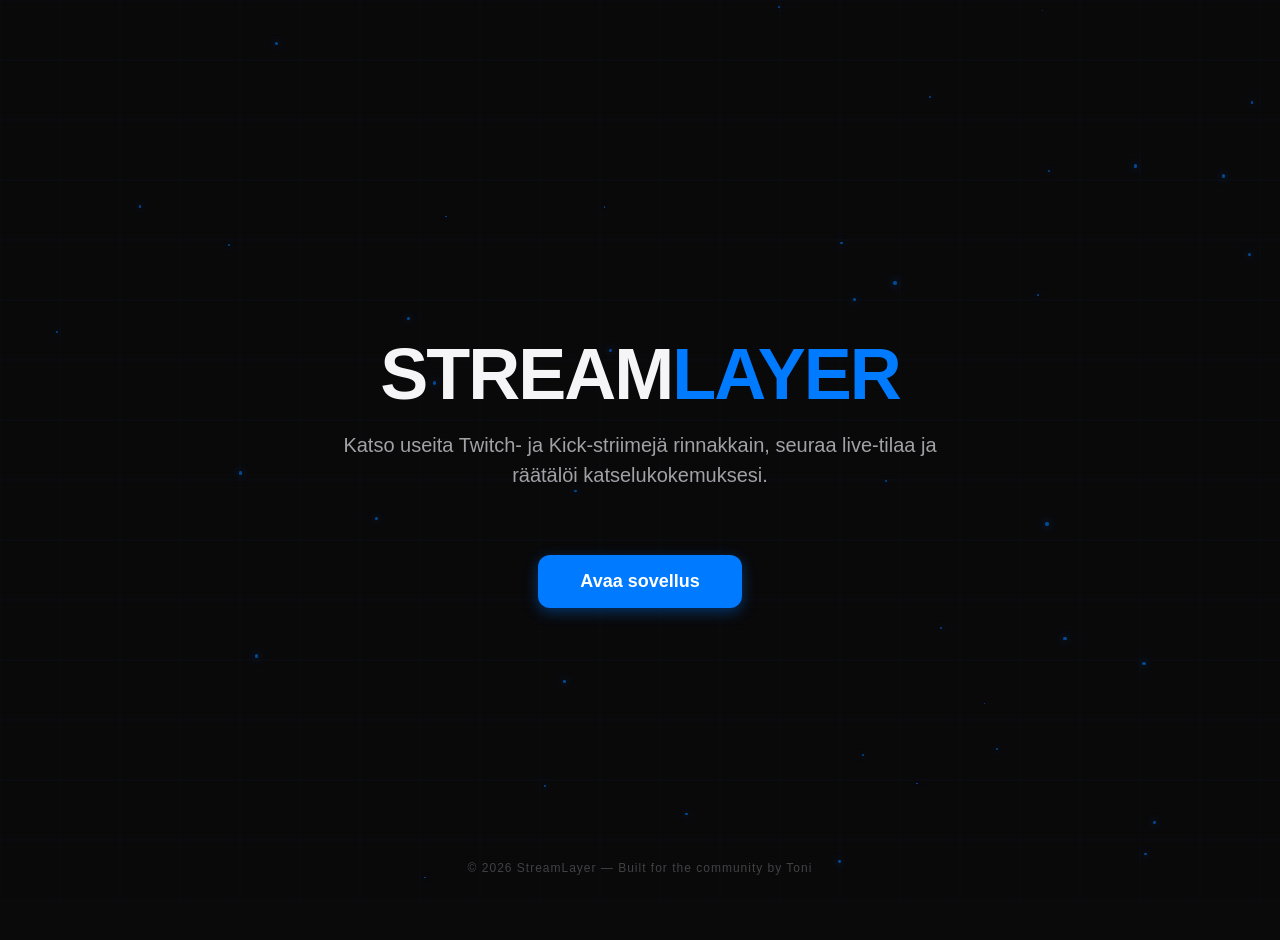
==== index.html @ 880bb298 "Remove old comments and update HTML structure" ====
<!--
===========================================================
 STREAMLAYER — Advanced Multistream Dashboard
===========================================================
 Tekijä:      Toni
 Sijainti:    Oulu, Suomi
 Projekti:    StreamLayer (HTML5 + CSS3 + JS)

 Kuvaus:
   Kevyt, moderni ja täysin responsiivinen hallintapaneeli 
   Twitch- ja Kick-striimien seuraamiseen. Tukee useita 
   yhtäaikaisia striimejä, suosikkilistoja, automaattista 
   LIVE-seurantaa ja kustomoitavaa grid-asettelua.

 GitHub Repo:
   https://github.com/ipappa74/streamlayer

 GitHub Pages:
   https://ipappa74.github.io/streamlayer/

 Kontaktit:
   Email:     toni.spams@gmail.com
   GitHub:    https://github.com/ipappa74
   Kick:      https://kick.com/ipappa
   
 Ominaisuudet:
   • StreamLayer Blue UI (Neon & Glassmorphism)
   • Monialustatuki: Kick & Twitch integraatiot
   • Täysi mobiilioptimointi (stacked view + mobile menu)
   • Suosikit automaattisella live-statuksella
   • Reaaliaikaiset katsojamäärät (DecAPI & Kick API)
   • Vedettävät ikkunat (Drag & Drop)
   • Mute-tilan ja asetusten tallennus (localStorage)
   • Integroitu chat-hallinta ja auto-open-toiminto

 Lisenssi:
   MIT License
===========================================================
-->

<!DOCTYPE html>
<html lang="fi">
<head>
<meta charset="UTF-8">
<title>StreamLayer — Multistream</title>
<meta name="viewport" content="width=device-width, initial-scale=1.0">

<!-- Faviconit -->
<link rel="apple-touch-icon" sizes="180x180" href="/streamlayer/img/apple-touch-icon.png">
<link rel="icon" type="image/png" sizes="32x32" href="/streamlayer/img/favicon-32x32.png">
<link rel="icon" type="image/png" sizes="16x16" href="/streamlayer/img/favicon-16x16.png">
<link rel="manifest" href="/streamlayer/img/site.webmanifest">

<style>
/* GLOBAL */
body {
  margin: 0;
  padding: 0;
  background: #0a0a0b;
  font-family: -apple-system, BlinkMacSystemFont, "Segoe UI", Roboto, sans-serif;
  color: #f5f5f7;
  overflow: hidden;
  height: 100vh;
}

/* Neon glow animation - StreamLayer Blue */
@keyframes neonPulse {
  0%   { text-shadow: 0 0 4px #007aff55, 0 0 8px #007aff33; }
  50%  { text-shadow: 0 0 10px #007aff99, 0 0 18px #007aff55; }
  100% { text-shadow: 0 0 4px #007aff55, 0 0 8px #007aff33; }
}

/* ANIMATED NEON GRID + PARTICLES */
.bg-container {
  position: fixed;
  inset: 0;
  overflow: hidden;
  z-index: -1;
}

.neon-grid {
  position: absolute;
  inset: 0;
  z-index: -2;
  /* Ruudukon väri muutettu siniseksi */
  background-image: url("data:image/svg+xml;utf8,\
    <svg xmlns='http://www.w3.org/2000/svg' width='60' height='60' viewBox='0 0 60 60'>\
      <rect width='60' height='60' fill='none' stroke='rgba(0,122,255,0.15)' stroke-width='1'/>\
    </svg>");
  background-size: 60px 60px;
  animation: gridScroll 18s linear infinite;
  opacity: 0.3;
  filter: drop-shadow(0 0 4px #007aff33);
}

@keyframes gridScroll {
  0%   { background-position: 0 0; }
  100% { background-position: 60px 60px; }
}

.particles {
  position: absolute;
  inset: 0;
  pointer-events: none;
}

.particle {
  position: absolute;
  width: 3px;
  height: 3px;
  background: #007aff;
  border-radius: 50%;
  opacity: 0.6;
  filter: drop-shadow(0 0 4px #007aff);
  animation: particleMove linear infinite;
}

@keyframes particleMove {
  0% { transform: translateY(0) translateX(0); opacity: 0.7; }
  100% { transform: translateY(-120vh) translateX(20px); opacity: 0; }
}

/* CRT scanline effect */
.crt-scanlines {
  position: absolute;
  inset: 0;
  z-index: 1;
  pointer-events: none;
  background: repeating-linear-gradient(
    to bottom,
    rgba(0, 0, 0, 0.2) 0px,
    rgba(0, 0, 0, 0.2) 1px,
    transparent 1px,
    transparent 2px
  );
  opacity: 0.5;
}

/* HERO SECTION */
.hero {
  height: 100vh;
  display: flex;
  flex-direction: column;
  align-items: center;
  justify-content: center;
  text-align: center;
  padding: 20px;
  position: relative;
  z-index: 2;
}

.title {
  font-size: 72px;
  font-weight: 800;
  color: #f5f5f7;
  text-transform: uppercase;
  letter-spacing: -2px;
  margin: 0;
  animation: neonPulse 3s ease-in-out infinite;
}

.title span {
  color: #007aff;
}

.subtitle {
  margin-top: 15px;
  font-size: 20px;
  color: #a1a1a6;
  max-width: 650px;
  line-height: 1.5;
}

/* BUTTON */
.launch-btn {
  margin-top: 45px;
  padding: 16px 42px;
  font-size: 18px;
  font-weight: 700;
  color: #ffffff;
  background: #007aff;
  border: none;
  border-radius: 12px;
  cursor: pointer;
  transition: all .3s cubic-bezier(0.4, 0, 0.2, 1);
  box-shadow: 0 4px 14px 0 rgba(0,118,255,0.39);
}

.launch-btn:hover {
  background: #005ecb;
  box-shadow: 0 6px 20px rgba(0,118,255,0.5);
  transform: translateY(-3px);
}

/* FOOTER */
.footer {
  position: absolute;
  bottom: 25px;
  width: 100%;
  text-align: center;
  color: #424245;
  font-size: 12px;
  letter-spacing: 1px;
}

/* Mobiili-skaalaus */
@media (max-width: 768px) {
  .title { font-size: 42px; letter-spacing: -1px; }
  .subtitle { font-size: 16px; max-width: 90%; }
  .launch-btn { width: 80%; padding: 18px; }
}
</style>
</head>

<body>
<div class="bg-container">
  <div class="neon-grid"></div>
  <div class="particles" id="particles"></div>
  <div class="crt-scanlines"></div>
</div>

<div class="hero">
  <h1 class="title">Stream<span>Layer</span></h1>
  <p class="subtitle">
    Katso useita Twitch- ja Kick-striimejä rinnakkain, seuraa live-tilaa ja räätälöi katselukokemuksesi.
  </p>

  <!-- Vaihda 'app.html' sovelluksesi tiedostonimeen -->
  <button class="launch-btn" onclick="location.href='streamlayer.html'">
    Avaa sovellus
  </button>
</div>

<div class="footer">
  © 2026 StreamLayer — Built for the community by Toni
</div>

<script>
/* Generate neon particles */
const container = document.getElementById("particles");

for (let i = 0; i < 45; i++) {
  const p = document.createElement("div");
  p.className = "particle";

  const size = Math.random() * 2 + 1.5;
  p.style.width = size + "px";
  p.style.height = size + "px";

  p.style.left = Math.random() * 100 + "vw";
  p.style.top = Math.random() * 100 + "vh";

  const duration = Math.random() * 15 + 10;
  p.style.animationDuration = duration + "s";

  const delay = Math.random() * -duration;
  p.style.animationDelay = delay + "s";

  container.appendChild(p);
}
</script>

</body>
</html>
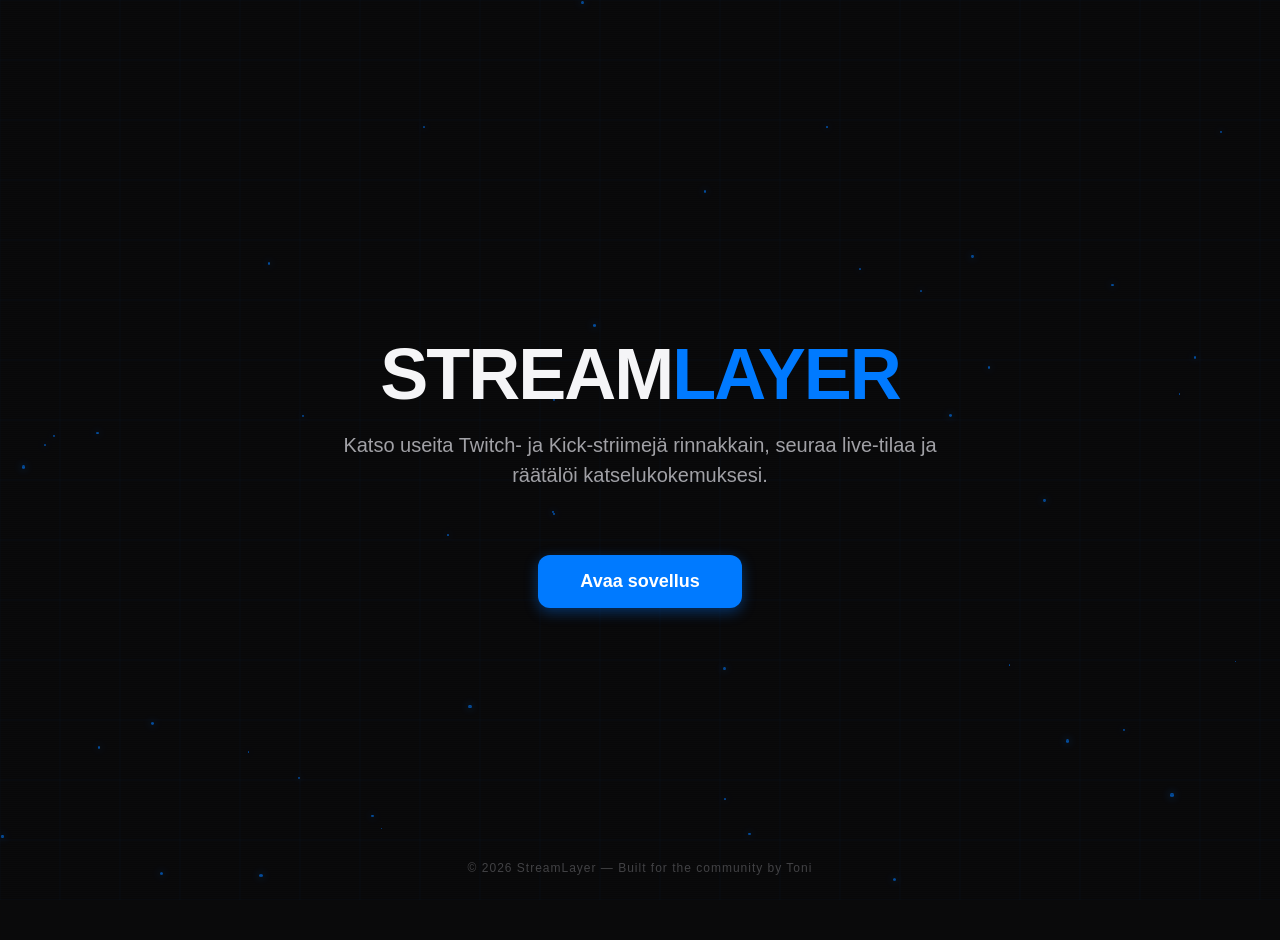
==== commit f6fe9a9c: "Update index.html" ====
--- a/index.html
+++ b/index.html
@@ -34,7 +34,7 @@
    • Integroitu chat-hallinta ja auto-open-toiminto
 
  Lisenssi:
-   MIT License
+   CC BY-NC-SA 4.0 License
 ===========================================================
 -->
 
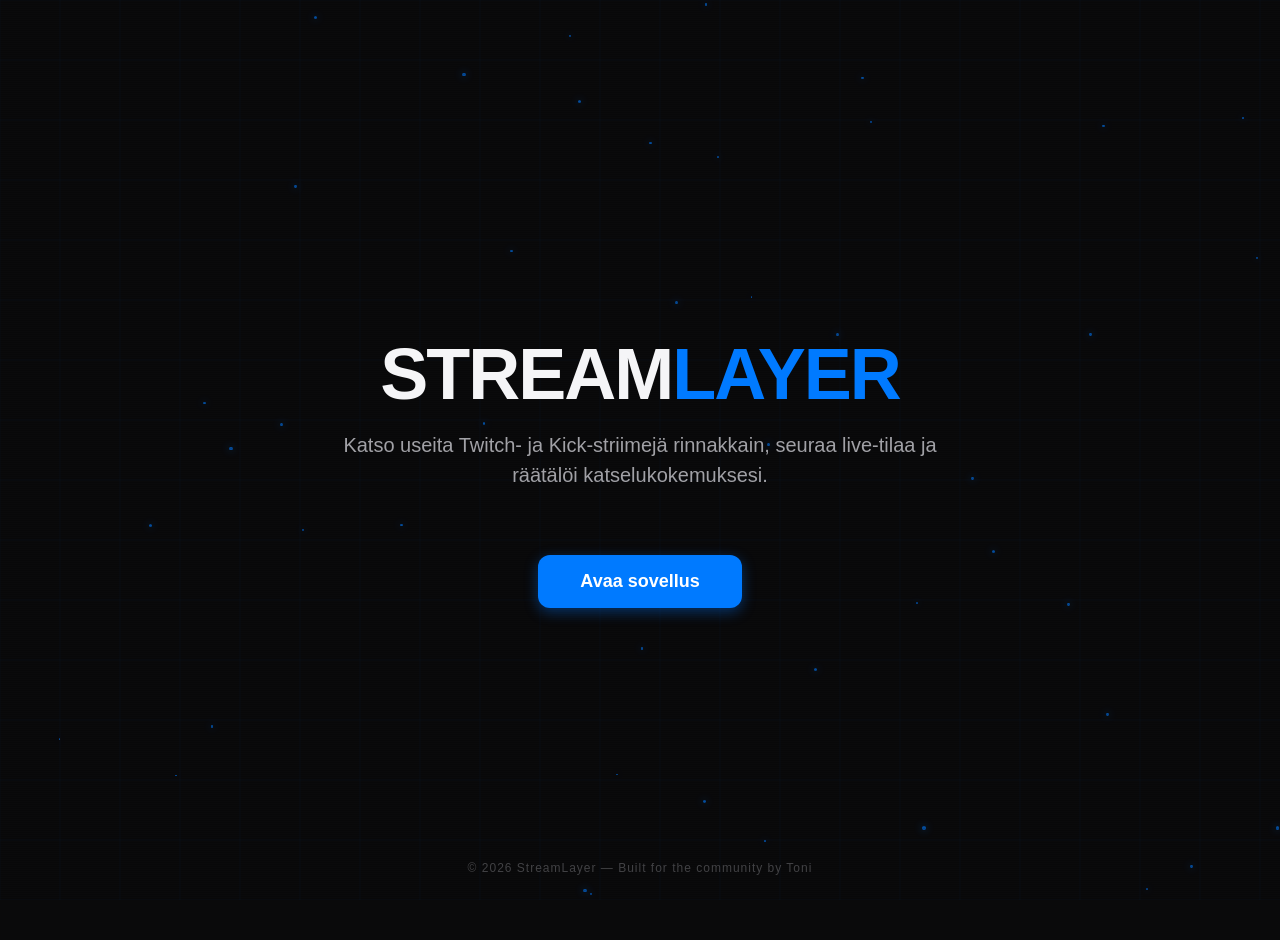
==== commit 22fd9803: "Palautetaan git-yhteys" ====
--- a/index.html
+++ b/index.html
@@ -1,264 +1,264 @@
-<!--
-===========================================================
- STREAMLAYER — Advanced Multistream Dashboard
-===========================================================
- Tekijä:      Toni
- Sijainti:    Oulu, Suomi
- Projekti:    StreamLayer (HTML5 + CSS3 + JS)
-
- Kuvaus:
-   Kevyt, moderni ja täysin responsiivinen hallintapaneeli 
-   Twitch- ja Kick-striimien seuraamiseen. Tukee useita 
-   yhtäaikaisia striimejä, suosikkilistoja, automaattista 
-   LIVE-seurantaa ja kustomoitavaa grid-asettelua.
-
- GitHub Repo:
-   https://github.com/ipappa74/streamlayer
-
- GitHub Pages:
-   https://ipappa74.github.io/streamlayer/
-
- Kontaktit:
-   Email:     toni.spams@gmail.com
-   GitHub:    https://github.com/ipappa74
-   Kick:      https://kick.com/ipappa
-   
- Ominaisuudet:
-   • StreamLayer Blue UI (Neon & Glassmorphism)
-   • Monialustatuki: Kick & Twitch integraatiot
-   • Täysi mobiilioptimointi (stacked view + mobile menu)
-   • Suosikit automaattisella live-statuksella
-   • Reaaliaikaiset katsojamäärät (DecAPI & Kick API)
-   • Vedettävät ikkunat (Drag & Drop)
-   • Mute-tilan ja asetusten tallennus (localStorage)
-   • Integroitu chat-hallinta ja auto-open-toiminto
-
- Lisenssi:
-   CC BY-NC-SA 4.0 License
-===========================================================
--->
-
-<!DOCTYPE html>
-<html lang="fi">
-<head>
-<meta charset="UTF-8">
-<title>StreamLayer — Multistream</title>
-<meta name="viewport" content="width=device-width, initial-scale=1.0">
-
-<!-- Faviconit -->
-<link rel="apple-touch-icon" sizes="180x180" href="/streamlayer/img/apple-touch-icon.png">
-<link rel="icon" type="image/png" sizes="32x32" href="/streamlayer/img/favicon-32x32.png">
-<link rel="icon" type="image/png" sizes="16x16" href="/streamlayer/img/favicon-16x16.png">
-<link rel="manifest" href="/streamlayer/img/site.webmanifest">
-
-<style>
-/* GLOBAL */
-body {
-  margin: 0;
-  padding: 0;
-  background: #0a0a0b;
-  font-family: -apple-system, BlinkMacSystemFont, "Segoe UI", Roboto, sans-serif;
-  color: #f5f5f7;
-  overflow: hidden;
-  height: 100vh;
-}
-
-/* Neon glow animation - StreamLayer Blue */
-@keyframes neonPulse {
-  0%   { text-shadow: 0 0 4px #007aff55, 0 0 8px #007aff33; }
-  50%  { text-shadow: 0 0 10px #007aff99, 0 0 18px #007aff55; }
-  100% { text-shadow: 0 0 4px #007aff55, 0 0 8px #007aff33; }
-}
-
-/* ANIMATED NEON GRID + PARTICLES */
-.bg-container {
-  position: fixed;
-  inset: 0;
-  overflow: hidden;
-  z-index: -1;
-}
-
-.neon-grid {
-  position: absolute;
-  inset: 0;
-  z-index: -2;
-  /* Ruudukon väri muutettu siniseksi */
-  background-image: url("data:image/svg+xml;utf8,\
-    <svg xmlns='http://www.w3.org/2000/svg' width='60' height='60' viewBox='0 0 60 60'>\
-      <rect width='60' height='60' fill='none' stroke='rgba(0,122,255,0.15)' stroke-width='1'/>\
-    </svg>");
-  background-size: 60px 60px;
-  animation: gridScroll 18s linear infinite;
-  opacity: 0.3;
-  filter: drop-shadow(0 0 4px #007aff33);
-}
-
-@keyframes gridScroll {
-  0%   { background-position: 0 0; }
-  100% { background-position: 60px 60px; }
-}
-
-.particles {
-  position: absolute;
-  inset: 0;
-  pointer-events: none;
-}
-
-.particle {
-  position: absolute;
-  width: 3px;
-  height: 3px;
-  background: #007aff;
-  border-radius: 50%;
-  opacity: 0.6;
-  filter: drop-shadow(0 0 4px #007aff);
-  animation: particleMove linear infinite;
-}
-
-@keyframes particleMove {
-  0% { transform: translateY(0) translateX(0); opacity: 0.7; }
-  100% { transform: translateY(-120vh) translateX(20px); opacity: 0; }
-}
-
-/* CRT scanline effect */
-.crt-scanlines {
-  position: absolute;
-  inset: 0;
-  z-index: 1;
-  pointer-events: none;
-  background: repeating-linear-gradient(
-    to bottom,
-    rgba(0, 0, 0, 0.2) 0px,
-    rgba(0, 0, 0, 0.2) 1px,
-    transparent 1px,
-    transparent 2px
-  );
-  opacity: 0.5;
-}
-
-/* HERO SECTION */
-.hero {
-  height: 100vh;
-  display: flex;
-  flex-direction: column;
-  align-items: center;
-  justify-content: center;
-  text-align: center;
-  padding: 20px;
-  position: relative;
-  z-index: 2;
-}
-
-.title {
-  font-size: 72px;
-  font-weight: 800;
-  color: #f5f5f7;
-  text-transform: uppercase;
-  letter-spacing: -2px;
-  margin: 0;
-  animation: neonPulse 3s ease-in-out infinite;
-}
-
-.title span {
-  color: #007aff;
-}
-
-.subtitle {
-  margin-top: 15px;
-  font-size: 20px;
-  color: #a1a1a6;
-  max-width: 650px;
-  line-height: 1.5;
-}
-
-/* BUTTON */
-.launch-btn {
-  margin-top: 45px;
-  padding: 16px 42px;
-  font-size: 18px;
-  font-weight: 700;
-  color: #ffffff;
-  background: #007aff;
-  border: none;
-  border-radius: 12px;
-  cursor: pointer;
-  transition: all .3s cubic-bezier(0.4, 0, 0.2, 1);
-  box-shadow: 0 4px 14px 0 rgba(0,118,255,0.39);
-}
-
-.launch-btn:hover {
-  background: #005ecb;
-  box-shadow: 0 6px 20px rgba(0,118,255,0.5);
-  transform: translateY(-3px);
-}
-
-/* FOOTER */
-.footer {
-  position: absolute;
-  bottom: 25px;
-  width: 100%;
-  text-align: center;
-  color: #424245;
-  font-size: 12px;
-  letter-spacing: 1px;
-}
-
-/* Mobiili-skaalaus */
-@media (max-width: 768px) {
-  .title { font-size: 42px; letter-spacing: -1px; }
-  .subtitle { font-size: 16px; max-width: 90%; }
-  .launch-btn { width: 80%; padding: 18px; }
-}
-</style>
-</head>
-
-<body>
-<div class="bg-container">
-  <div class="neon-grid"></div>
-  <div class="particles" id="particles"></div>
-  <div class="crt-scanlines"></div>
-</div>
-
-<div class="hero">
-  <h1 class="title">Stream<span>Layer</span></h1>
-  <p class="subtitle">
-    Katso useita Twitch- ja Kick-striimejä rinnakkain, seuraa live-tilaa ja räätälöi katselukokemuksesi.
-  </p>
-
-  <!-- Vaihda 'app.html' sovelluksesi tiedostonimeen -->
-  <button class="launch-btn" onclick="location.href='streamlayer.html'">
-    Avaa sovellus
-  </button>
-</div>
-
-<div class="footer">
-  © 2026 StreamLayer — Built for the community by Toni
-</div>
-
-<script>
-/* Generate neon particles */
-const container = document.getElementById("particles");
-
-for (let i = 0; i < 45; i++) {
-  const p = document.createElement("div");
-  p.className = "particle";
-
-  const size = Math.random() * 2 + 1.5;
-  p.style.width = size + "px";
-  p.style.height = size + "px";
-
-  p.style.left = Math.random() * 100 + "vw";
-  p.style.top = Math.random() * 100 + "vh";
-
-  const duration = Math.random() * 15 + 10;
-  p.style.animationDuration = duration + "s";
-
-  const delay = Math.random() * -duration;
-  p.style.animationDelay = delay + "s";
-
-  container.appendChild(p);
-}
-</script>
-
-</body>
-</html>
+<!--
+===========================================================
+ STREAMLAYER — Advanced Multistream Dashboard
+===========================================================
+ Tekijä:      Toni
+ Sijainti:    Oulu, Suomi
+ Projekti:    StreamLayer (HTML5 + CSS3 + JS)
+
+ Kuvaus:
+   Kevyt, moderni ja täysin responsiivinen hallintapaneeli 
+   Twitch- ja Kick-striimien seuraamiseen. Tukee useita 
+   yhtäaikaisia striimejä, suosikkilistoja, automaattista 
+   LIVE-seurantaa ja kustomoitavaa grid-asettelua.
+
+ GitHub Repo:
+   https://github.com/ipappa74/streamlayer
+
+ GitHub Pages:
+   https://ipappa74.github.io/streamlayer/
+
+ Kontaktit:
+   Email:     toni.spams@gmail.com
+   GitHub:    https://github.com/ipappa74
+   Kick:      https://kick.com/ipappa
+   
+ Ominaisuudet:
+   • StreamLayer Blue UI (Neon & Glassmorphism)
+   • Monialustatuki: Kick & Twitch integraatiot
+   • Täysi mobiilioptimointi (stacked view + mobile menu)
+   • Suosikit automaattisella live-statuksella
+   • Reaaliaikaiset katsojamäärät (DecAPI & Kick API)
+   • Vedettävät ikkunat (Drag & Drop)
+   • Mute-tilan ja asetusten tallennus (localStorage)
+   • Integroitu chat-hallinta ja auto-open-toiminto
+
+ Lisenssi:
+   CC BY-NC-SA 4.0 License
+===========================================================
+-->
+
+<!DOCTYPE html>
+<html lang="fi">
+<head>
+<meta charset="UTF-8">
+<title>StreamLayer — Multistream</title>
+<meta name="viewport" content="width=device-width, initial-scale=1.0">
+
+<!-- Faviconit -->
+<link rel="apple-touch-icon" sizes="180x180" href="/streamlayer/img/apple-touch-icon.png">
+<link rel="icon" type="image/png" sizes="32x32" href="/streamlayer/img/favicon-32x32.png">
+<link rel="icon" type="image/png" sizes="16x16" href="/streamlayer/img/favicon-16x16.png">
+<link rel="manifest" href="/streamlayer/img/site.webmanifest">
+
+<style>
+/* GLOBAL */
+body {
+  margin: 0;
+  padding: 0;
+  background: #0a0a0b;
+  font-family: -apple-system, BlinkMacSystemFont, "Segoe UI", Roboto, sans-serif;
+  color: #f5f5f7;
+  overflow: hidden;
+  height: 100vh;
+}
+
+/* Neon glow animation - StreamLayer Blue */
+@keyframes neonPulse {
+  0%   { text-shadow: 0 0 4px #007aff55, 0 0 8px #007aff33; }
+  50%  { text-shadow: 0 0 10px #007aff99, 0 0 18px #007aff55; }
+  100% { text-shadow: 0 0 4px #007aff55, 0 0 8px #007aff33; }
+}
+
+/* ANIMATED NEON GRID + PARTICLES */
+.bg-container {
+  position: fixed;
+  inset: 0;
+  overflow: hidden;
+  z-index: -1;
+}
+
+.neon-grid {
+  position: absolute;
+  inset: 0;
+  z-index: -2;
+  /* Ruudukon väri muutettu siniseksi */
+  background-image: url("data:image/svg+xml;utf8,\
+    <svg xmlns='http://www.w3.org/2000/svg' width='60' height='60' viewBox='0 0 60 60'>\
+      <rect width='60' height='60' fill='none' stroke='rgba(0,122,255,0.15)' stroke-width='1'/>\
+    </svg>");
+  background-size: 60px 60px;
+  animation: gridScroll 18s linear infinite;
+  opacity: 0.3;
+  filter: drop-shadow(0 0 4px #007aff33);
+}
+
+@keyframes gridScroll {
+  0%   { background-position: 0 0; }
+  100% { background-position: 60px 60px; }
+}
+
+.particles {
+  position: absolute;
+  inset: 0;
+  pointer-events: none;
+}
+
+.particle {
+  position: absolute;
+  width: 3px;
+  height: 3px;
+  background: #007aff;
+  border-radius: 50%;
+  opacity: 0.6;
+  filter: drop-shadow(0 0 4px #007aff);
+  animation: particleMove linear infinite;
+}
+
+@keyframes particleMove {
+  0% { transform: translateY(0) translateX(0); opacity: 0.7; }
+  100% { transform: translateY(-120vh) translateX(20px); opacity: 0; }
+}
+
+/* CRT scanline effect */
+.crt-scanlines {
+  position: absolute;
+  inset: 0;
+  z-index: 1;
+  pointer-events: none;
+  background: repeating-linear-gradient(
+    to bottom,
+    rgba(0, 0, 0, 0.2) 0px,
+    rgba(0, 0, 0, 0.2) 1px,
+    transparent 1px,
+    transparent 2px
+  );
+  opacity: 0.5;
+}
+
+/* HERO SECTION */
+.hero {
+  height: 100vh;
+  display: flex;
+  flex-direction: column;
+  align-items: center;
+  justify-content: center;
+  text-align: center;
+  padding: 20px;
+  position: relative;
+  z-index: 2;
+}
+
+.title {
+  font-size: 72px;
+  font-weight: 800;
+  color: #f5f5f7;
+  text-transform: uppercase;
+  letter-spacing: -2px;
+  margin: 0;
+  animation: neonPulse 3s ease-in-out infinite;
+}
+
+.title span {
+  color: #007aff;
+}
+
+.subtitle {
+  margin-top: 15px;
+  font-size: 20px;
+  color: #a1a1a6;
+  max-width: 650px;
+  line-height: 1.5;
+}
+
+/* BUTTON */
+.launch-btn {
+  margin-top: 45px;
+  padding: 16px 42px;
+  font-size: 18px;
+  font-weight: 700;
+  color: #ffffff;
+  background: #007aff;
+  border: none;
+  border-radius: 12px;
+  cursor: pointer;
+  transition: all .3s cubic-bezier(0.4, 0, 0.2, 1);
+  box-shadow: 0 4px 14px 0 rgba(0,118,255,0.39);
+}
+
+.launch-btn:hover {
+  background: #005ecb;
+  box-shadow: 0 6px 20px rgba(0,118,255,0.5);
+  transform: translateY(-3px);
+}
+
+/* FOOTER */
+.footer {
+  position: absolute;
+  bottom: 25px;
+  width: 100%;
+  text-align: center;
+  color: #424245;
+  font-size: 12px;
+  letter-spacing: 1px;
+}
+
+/* Mobiili-skaalaus */
+@media (max-width: 768px) {
+  .title { font-size: 42px; letter-spacing: -1px; }
+  .subtitle { font-size: 16px; max-width: 90%; }
+  .launch-btn { width: 80%; padding: 18px; }
+}
+</style>
+</head>
+
+<body>
+<div class="bg-container">
+  <div class="neon-grid"></div>
+  <div class="particles" id="particles"></div>
+  <div class="crt-scanlines"></div>
+</div>
+
+<div class="hero">
+  <h1 class="title">Stream<span>Layer</span></h1>
+  <p class="subtitle">
+    Katso useita Twitch- ja Kick-striimejä rinnakkain, seuraa live-tilaa ja räätälöi katselukokemuksesi.
+  </p>
+
+  <!-- Vaihda 'app.html' sovelluksesi tiedostonimeen -->
+  <button class="launch-btn" onclick="location.href='streamlayer.html'">
+    Avaa sovellus
+  </button>
+</div>
+
+<div class="footer">
+  © 2026 StreamLayer — Built for the community by Toni
+</div>
+
+<script>
+/* Generate neon particles */
+const container = document.getElementById("particles");
+
+for (let i = 0; i < 45; i++) {
+  const p = document.createElement("div");
+  p.className = "particle";
+
+  const size = Math.random() * 2 + 1.5;
+  p.style.width = size + "px";
+  p.style.height = size + "px";
+
+  p.style.left = Math.random() * 100 + "vw";
+  p.style.top = Math.random() * 100 + "vh";
+
+  const duration = Math.random() * 15 + 10;
+  p.style.animationDuration = duration + "s";
+
+  const delay = Math.random() * -duration;
+  p.style.animationDelay = delay + "s";
+
+  container.appendChild(p);
+}
+</script>
+
+</body>
+</html>
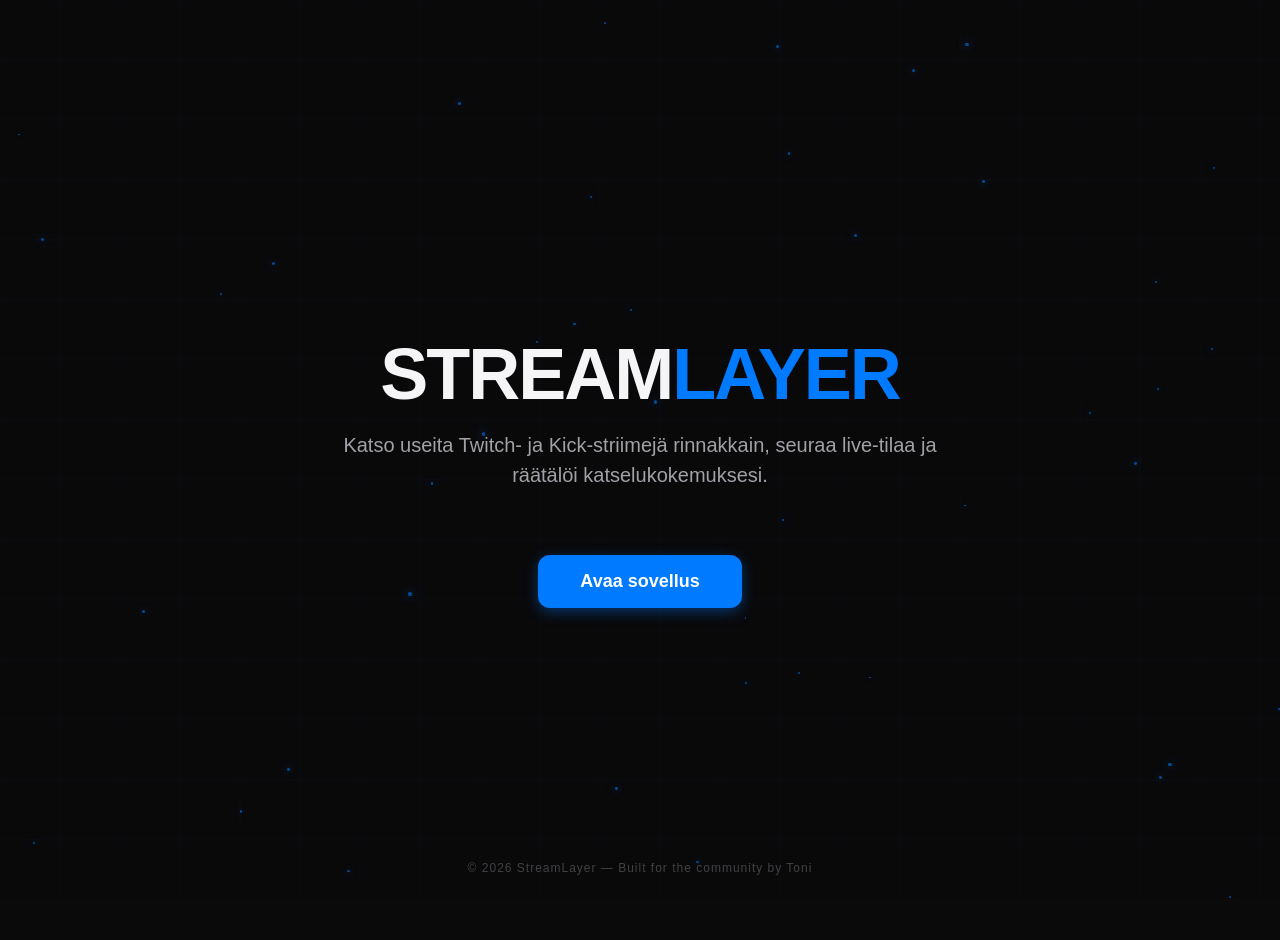
==== commit 8eee3a5f: "Bump v1.7.3, remove 'Multistream' and tweak styles Bump app version to 1.7.3 (README, script.js). Re" ====
--- a/index.html
+++ b/index.html
@@ -42,7 +42,7 @@
 <html lang="fi">
 <head>
 <meta charset="UTF-8">
-<title>StreamLayer — Multistream</title>
+<title>StreamLayer</title>
 <meta name="viewport" content="width=device-width, initial-scale=1.0">
 
 <!-- Faviconit -->
@@ -261,4 +261,4 @@
 </script>
 
 </body>
-</html>+</html>
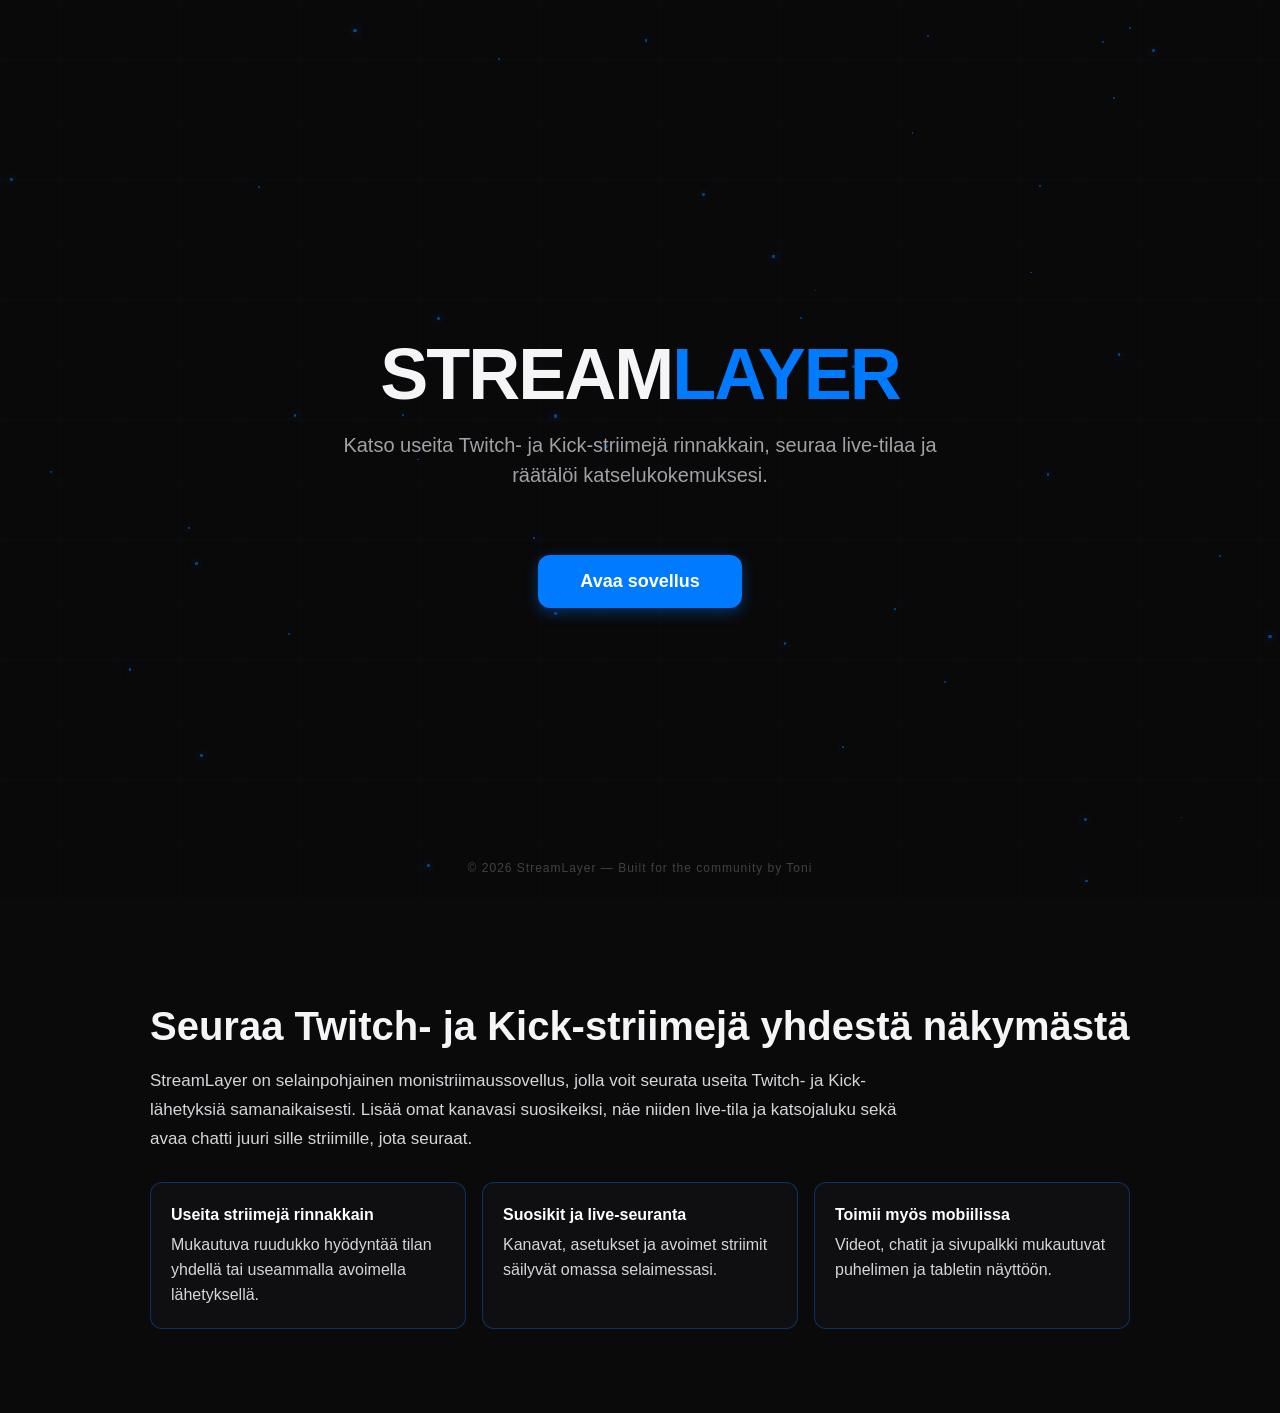
==== commit b76bd856: "seo updates etc" ====
--- a/index.html
+++ b/index.html
@@ -42,8 +42,21 @@
 <html lang="fi">
 <head>
 <meta charset="UTF-8">
-<title>StreamLayer</title>
+<title>StreamLayer | Twitch- ja Kick-striimien moninäkymä</title>
 <meta name="viewport" content="width=device-width, initial-scale=1.0">
+<meta name="description" content="StreamLayer on maksuton selainpohjainen monistriimaussovellus Twitch- ja Kick-lähetysten seuraamiseen rinnakkain. Tallenna suosikit, seuraa live-tilaa ja hallitse chatteja yhdestä näkymästä.">
+<meta name="robots" content="index,follow">
+<meta name="theme-color" content="#0a0a0b">
+<link rel="canonical" href="https://ipappa74.github.io/streamlayer/">
+<meta property="og:type" content="website">
+<meta property="og:locale" content="fi_FI">
+<meta property="og:site_name" content="StreamLayer">
+<meta property="og:title" content="StreamLayer | Twitch- ja Kick-striimien moninäkymä">
+<meta property="og:description" content="Seuraa useita Twitch- ja Kick-striimejä rinnakkain, tallenna suosikit ja hallitse chatteja yhdestä näkymästä.">
+<meta property="og:url" content="https://ipappa74.github.io/streamlayer/">
+<meta name="twitter:card" content="summary">
+<meta name="twitter:title" content="StreamLayer | Twitch- ja Kick-striimien moninäkymä">
+<meta name="twitter:description" content="Selainpohjainen monistriimaussovellus Twitch- ja Kick-lähetysten seuraamiseen.">
 
 <!-- Faviconit -->
 <link rel="apple-touch-icon" sizes="180x180" href="/streamlayer/img/apple-touch-icon.png">
@@ -59,8 +72,8 @@
   background: #0a0a0b;
   font-family: -apple-system, BlinkMacSystemFont, "Segoe UI", Roboto, sans-serif;
   color: #f5f5f7;
-  overflow: hidden;
-  height: 100vh;
+  overflow-x: hidden;
+  min-height: 100vh;
 }
 
 /* Neon glow animation - StreamLayer Blue */
@@ -138,7 +151,7 @@
 
 /* HERO SECTION */
 .hero {
-  height: 100vh;
+  min-height: 100vh;
   display: flex;
   flex-direction: column;
   align-items: center;
@@ -173,11 +186,13 @@
 
 /* BUTTON */
 .launch-btn {
+  display: inline-block;
   margin-top: 45px;
   padding: 16px 42px;
   font-size: 18px;
   font-weight: 700;
   color: #ffffff;
+  text-decoration: none;
   background: #007aff;
   border: none;
   border-radius: 12px;
@@ -203,11 +218,59 @@
   letter-spacing: 1px;
 }
 
+/* Hakukoneille ja kävijöille näkyvä, tarkempi sovellusesittely */
+.seo-content {
+  position: relative;
+  z-index: 2;
+  max-width: 980px;
+  margin: 0 auto;
+  padding: 64px 24px 84px;
+  color: #d5d5da;
+}
+
+.seo-content h2 {
+  margin: 0 0 18px;
+  color: #f5f5f7;
+  font-size: clamp(28px, 4vw, 40px);
+}
+
+.seo-content p {
+  max-width: 760px;
+  margin: 0;
+  font-size: 17px;
+  line-height: 1.7;
+}
+
+.feature-list {
+  display: grid;
+  grid-template-columns: repeat(3, minmax(0, 1fr));
+  gap: 16px;
+  margin: 28px 0 0;
+  padding: 0;
+  list-style: none;
+}
+
+.feature-list li {
+  padding: 20px;
+  border: 1px solid rgba(0, 122, 255, 0.35);
+  border-radius: 12px;
+  background: rgba(18, 18, 21, 0.72);
+  line-height: 1.55;
+}
+
+.feature-list strong {
+  display: block;
+  margin-bottom: 6px;
+  color: #ffffff;
+}
+
 /* Mobiili-skaalaus */
 @media (max-width: 768px) {
   .title { font-size: 42px; letter-spacing: -1px; }
   .subtitle { font-size: 16px; max-width: 90%; }
   .launch-btn { width: 80%; padding: 18px; }
+  .feature-list { grid-template-columns: 1fr; }
+  .seo-content { padding-top: 48px; }
 }
 </style>
 </head>
@@ -225,16 +288,45 @@
     Katso useita Twitch- ja Kick-striimejä rinnakkain, seuraa live-tilaa ja räätälöi katselukokemuksesi.
   </p>
 
-  <!-- Vaihda 'app.html' sovelluksesi tiedostonimeen -->
-  <button class="launch-btn" onclick="location.href='streamlayer.html'">
+  <a class="launch-btn" href="streamlayer.html">
     Avaa sovellus
-  </button>
+  </a>
 </div>
+
+<main class="seo-content">
+  <section aria-labelledby="streamlayer-info">
+    <h2 id="streamlayer-info">Seuraa Twitch- ja Kick-striimejä yhdestä näkymästä</h2>
+    <p>StreamLayer on selainpohjainen monistriimaussovellus, jolla voit seurata useita Twitch- ja Kick-lähetyksiä samanaikaisesti. Lisää omat kanavasi suosikeiksi, näe niiden live-tila ja katsojaluku sekä avaa chatti juuri sille striimille, jota seuraat.</p>
+    <ul class="feature-list">
+      <li><strong>Useita striimejä rinnakkain</strong>Mukautuva ruudukko hyödyntää tilan yhdellä tai useammalla avoimella lähetyksellä.</li>
+      <li><strong>Suosikit ja live-seuranta</strong>Kanavat, asetukset ja avoimet striimit säilyvät omassa selaimessasi.</li>
+      <li><strong>Toimii myös mobiilissa</strong>Videot, chatit ja sivupalkki mukautuvat puhelimen ja tabletin näyttöön.</li>
+    </ul>
+  </section>
+</main>
 
 <div class="footer">
   © 2026 StreamLayer — Built for the community by Toni
 </div>
 
+<script type="application/ld+json">
+{
+  "@context": "https://schema.org",
+  "@type": "SoftwareApplication",
+  "name": "StreamLayer",
+  "applicationCategory": "MultimediaApplication",
+  "operatingSystem": "Web",
+  "inLanguage": "fi",
+  "description": "Selainpohjainen sovellus Twitch- ja Kick-striimien seuraamiseen rinnakkain.",
+  "url": "https://ipappa74.github.io/streamlayer/",
+  "codeRepository": "https://github.com/ipappa74/streamlayer",
+  "author": {
+    "@type": "Person",
+    "name": "Toni"
+  }
+}
+</script>
+
 <script>
 /* Generate neon particles */
 const container = document.getElementById("particles");
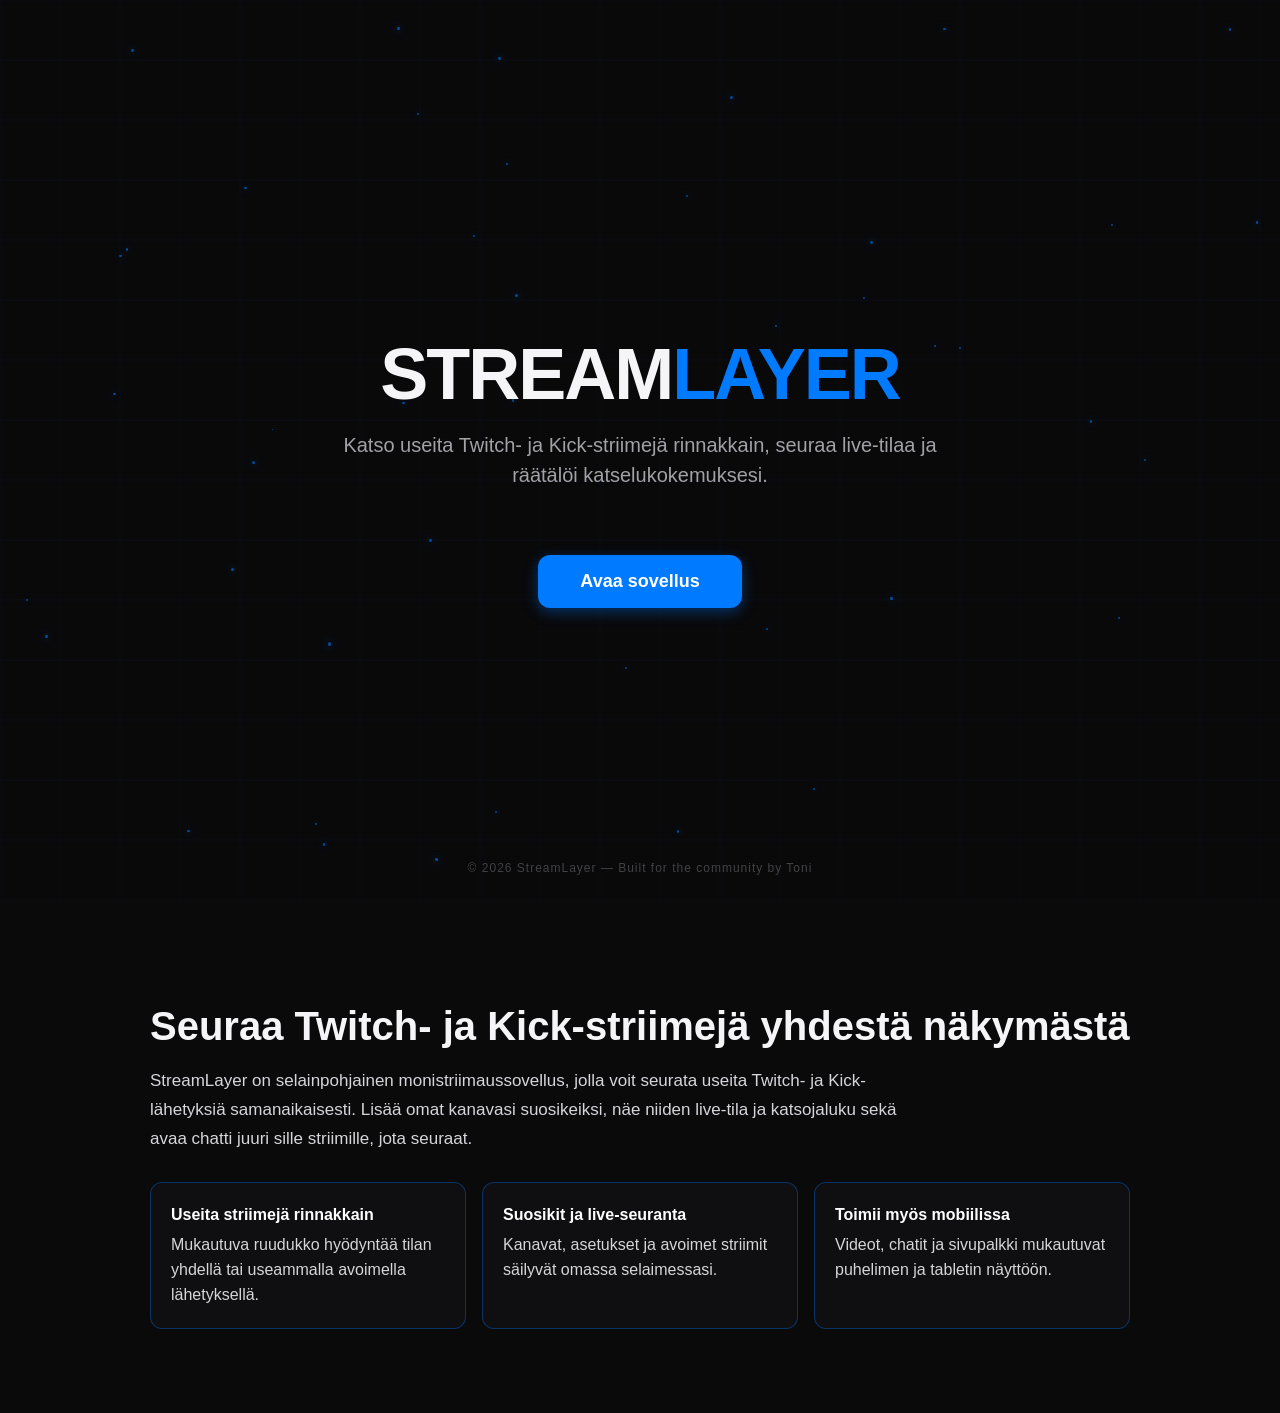
==== commit d985d391: "google site verification" ====
--- a/index.html
+++ b/index.html
@@ -42,6 +42,7 @@
 <html lang="fi">
 <head>
 <meta charset="UTF-8">
+<meta name="google-site-verification" content="7JVZ4bRM6ykfDX1N4w7bODM79MGaFg2xpXzqjkk3lHw">
 <title>StreamLayer | Twitch- ja Kick-striimien moninäkymä</title>
 <meta name="viewport" content="width=device-width, initial-scale=1.0">
 <meta name="description" content="StreamLayer on maksuton selainpohjainen monistriimaussovellus Twitch- ja Kick-lähetysten seuraamiseen rinnakkain. Tallenna suosikit, seuraa live-tilaa ja hallitse chatteja yhdestä näkymästä.">
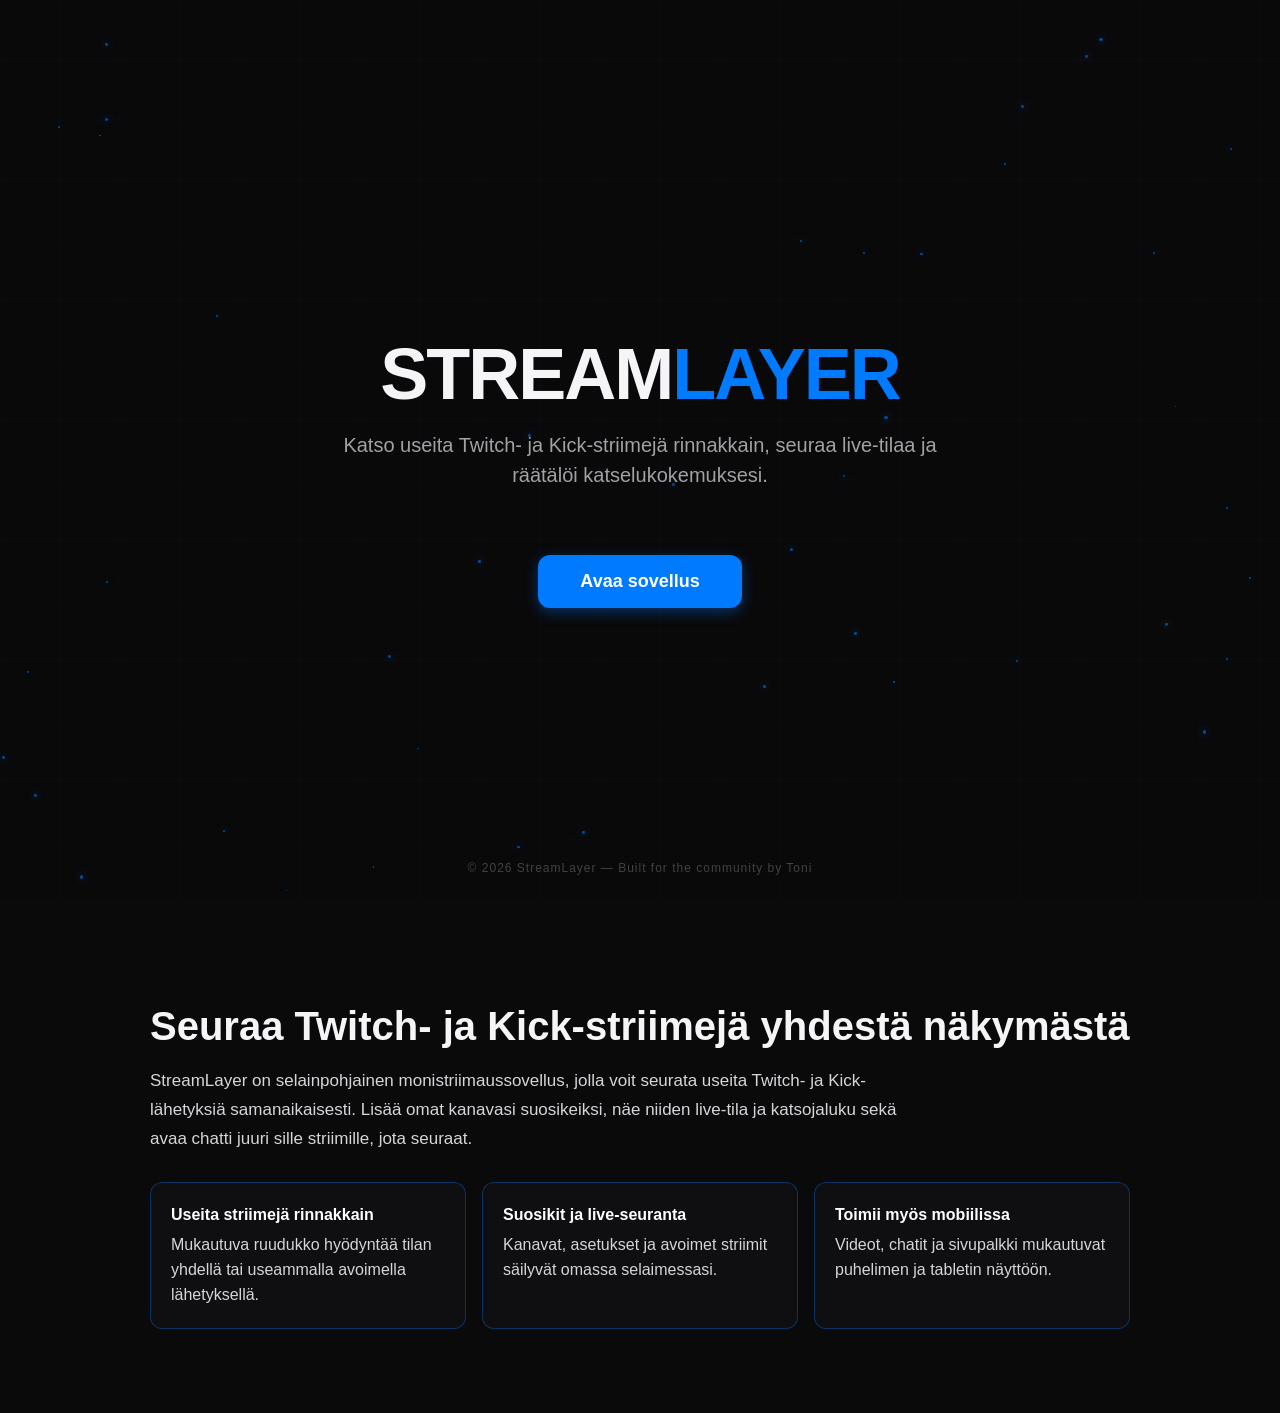
==== commit e06f9384: "Päivitä dokumentaatio versioon 1.10.0" ====
--- a/index.html
+++ b/index.html
@@ -24,14 +24,14 @@
    Kick:      https://kick.com/ipappa
    
  Ominaisuudet:
-   • StreamLayer Blue UI (Neon & Glassmorphism)
+   • Tumma katselupöytäteema
    • Monialustatuki: Kick & Twitch integraatiot
-   • Täysi mobiilioptimointi (stacked view + mobile menu)
+   • Responsiivinen ruudukko ja kapeiden näkymien pystyasettelu
    • Suosikit automaattisella live-statuksella
    • Reaaliaikaiset katsojamäärät (DecAPI & Kick API)
    • Vedettävät ikkunat (Drag & Drop)
    • Mute-tilan ja asetusten tallennus (localStorage)
-   • Integroitu chat-hallinta ja auto-open-toiminto
+   • Alustojen chat-upotukset ja chatin asetusten tallennus
 
  Lisenssi:
    CC BY-NC-SA 4.0 License
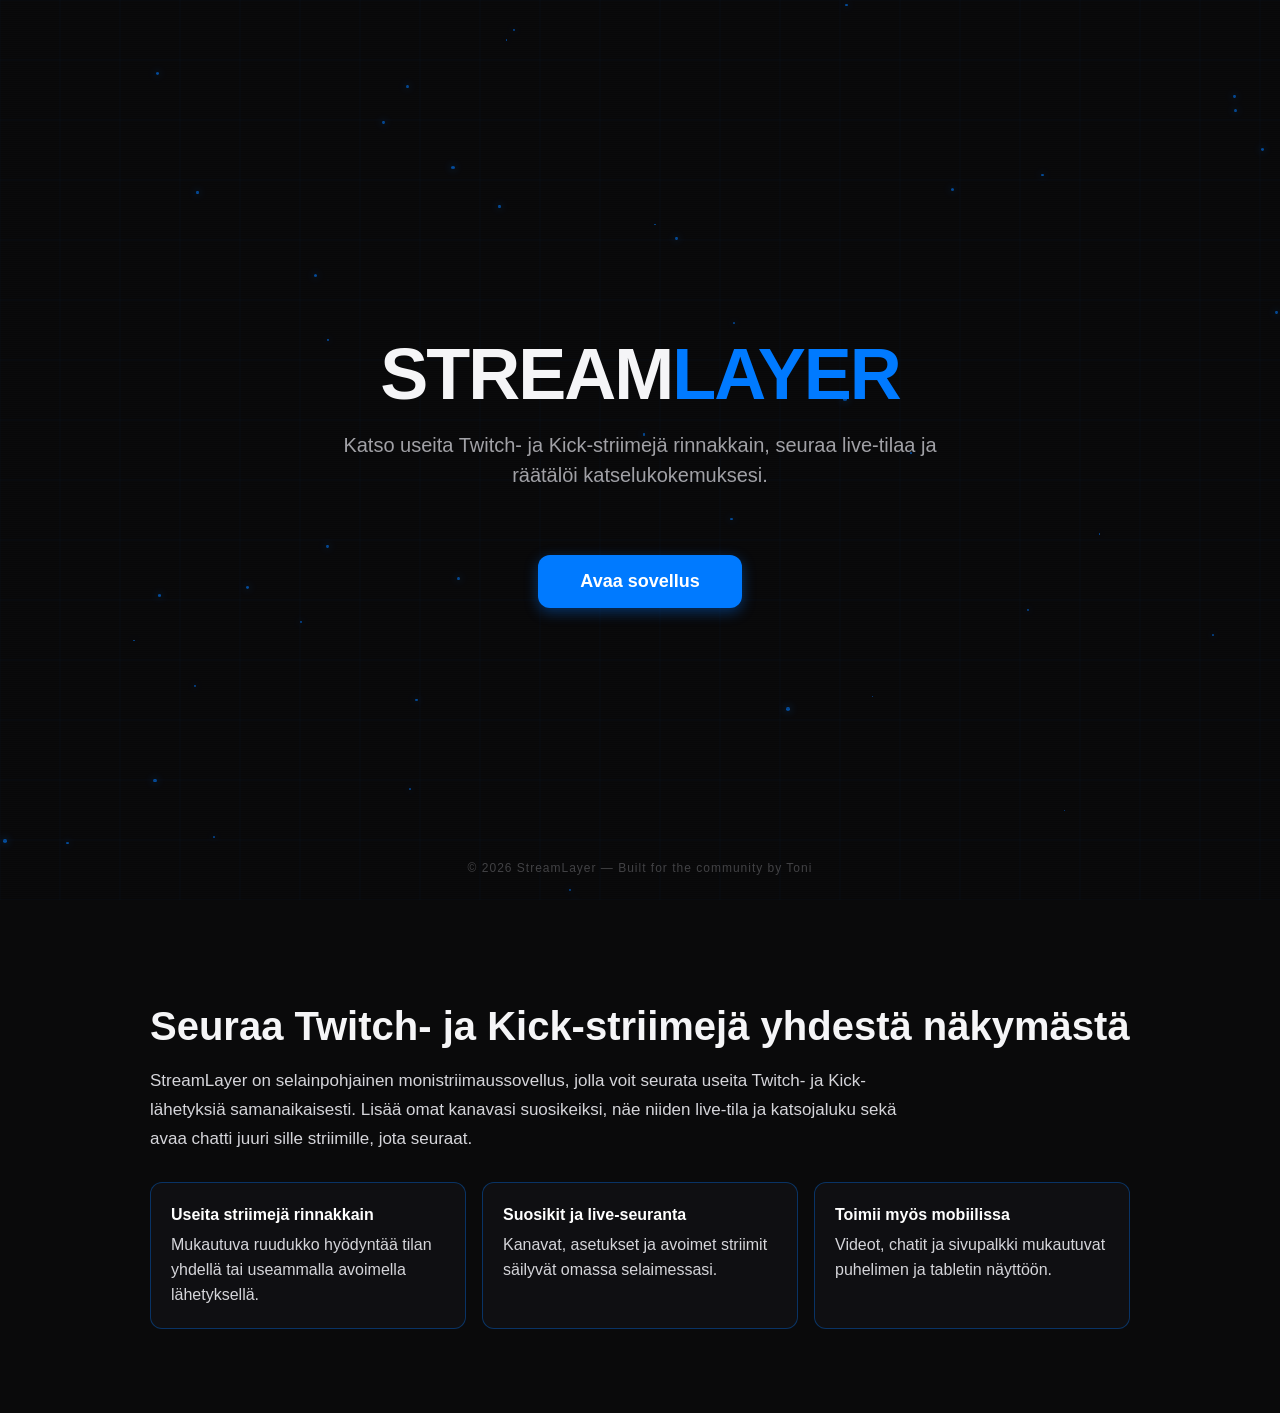
==== commit 34b9fb88: "Korjaa suosikkien palautus ja tyhjän näkymän keskitys" ====
--- a/index.html
+++ b/index.html
@@ -31,7 +31,7 @@
    • Reaaliaikaiset katsojamäärät (DecAPI & Kick API)
    • Vedettävät ikkunat (Drag & Drop)
    • Mute-tilan ja asetusten tallennus (localStorage)
-   • Alustojen chat-upotukset ja chatin asetusten tallennus
+   • Alustojen chat-upotukset
 
  Lisenssi:
    CC BY-NC-SA 4.0 License
